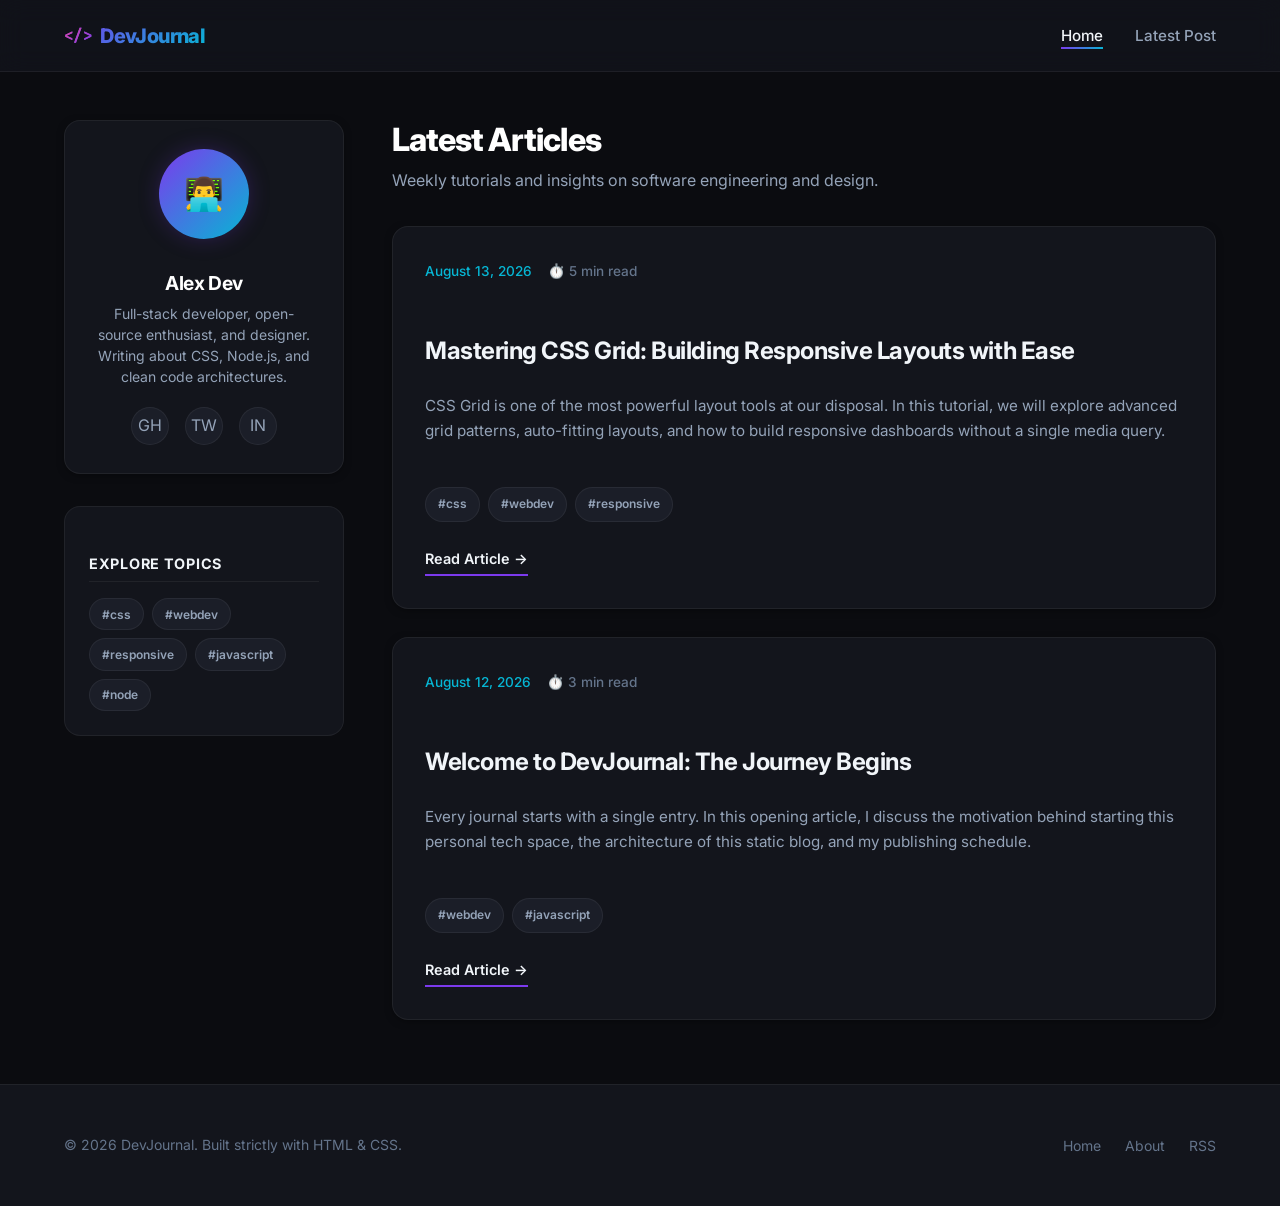
==== index.html @ 2eeadaad "first commit" ====
<!DOCTYPE html>
<html lang="en">
<head>
  <meta charset="UTF-8">
  <meta name="viewport" content="width=device-width, initial-scale=1.0">
  
  <!-- SEO Meta Tags -->
  <title>DevJournal - A Personal Tech Blog</title>
  <meta name="description" content="A personal tech blog sharing tutorials, insights, and experiences about modern web development, CSS layouts, and software engineering.">
  <link rel="canonical" href="index.html">
  
  <!-- Stylesheets -->
  <link rel="stylesheet" href="css/style.css">
</head>
<body>

  <!-- Sticky Site Header -->
  <header class="site-header" id="site-header">
    <div class="container">
      <a href="index.html" class="logo" id="logo-link">DevJournal</a>
      <nav aria-label="Main Navigation">
        <ul class="nav-links">
          <li><a href="index.html" class="active" id="nav-home">Home</a></li>
          <li><a href="posts/mastering-css-grids.html" id="nav-latest">Latest Post</a></li>
        </ul>
      </nav>
    </div>
  </header>

  <div class="container">
    <!-- Two Column Layout: Sidebar + Article Feed -->
    <main class="main-layout">
      
      <!-- Sidebar Column -->
      <aside class="sidebar">
        
        <!-- Profile Card -->
        <section class="profile-card" aria-label="About the Author">
          <div class="profile-avatar" aria-hidden="true">👨‍💻</div>
          <div class="profile-details">
            <h2 class="profile-name">Alex Dev</h2>
            <p class="profile-bio">Full-stack developer, open-source enthusiast, and designer. Writing about CSS, Node.js, and clean code architectures.</p>
            <div class="social-links">
              <a href="#" class="social-btn" aria-label="GitHub" id="social-github">GH</a>
              <a href="#" class="social-btn" aria-label="Twitter" id="social-twitter">TW</a>
              <a href="#" class="social-btn" aria-label="LinkedIn" id="social-linkedin">IN</a>
            </div>
          </div>
        </section>

        <!-- Popular Tags Widget -->
        <section class="sidebar-widget" aria-labelledby="widget-tags-title">
          <h3 class="widget-title" id="widget-tags-title">Explore Topics</h3>
          <div class="tag-cloud">
            <span class="tag">#css</span>
            <span class="tag">#webdev</span>
            <span class="tag">#responsive</span>
            <span class="tag">#javascript</span>
            <span class="tag">#node</span>
          </div>
        </section>

      </aside>

      <!-- Main Blog Feed Column (Ordered Descending by Published Date) -->
      <section class="feed-section" aria-labelledby="feed-title">
        
        <header class="feed-header">
          <h1 class="feed-title" id="feed-title">Latest Articles</h1>
          <p class="feed-subtitle">Weekly tutorials and insights on software engineering and design.</p>
        </header>

        <div class="post-list">
          
          <!-- Post 2: CSS Grids (Newest - Published Aug 13, 2026) -->
          <article class="post-card" id="post-card-css-grids">
            <header class="post-meta">
              <time datetime="2026-08-13" class="post-date">August 13, 2026</time>
              <span class="post-read-time" aria-label="5 minutes read">⏱️ 5 min read</span>
            </header>
            <h2 class="post-card-title">
              <a href="posts/mastering-css-grids.html" id="link-css-grids">Mastering CSS Grid: Building Responsive Layouts with Ease</a>
            </h2>
            <p class="post-excerpt">
              CSS Grid is one of the most powerful layout tools at our disposal. In this tutorial, we will explore advanced grid patterns, auto-fitting layouts, and how to build responsive dashboards without a single media query.
            </p>
            <div class="post-tags" aria-label="Article tags">
              <span class="tag">#css</span>
              <span class="tag">#webdev</span>
              <span class="tag">#responsive</span>
            </div>
            <a href="posts/mastering-css-grids.html" class="post-card-link" aria-label="Read full article on Mastering CSS Grid" id="read-css-grids">Read Article →</a>
          </article>

          <!-- Post 1: Welcome (Older - Published Aug 12, 2026) -->
          <article class="post-card" id="post-card-welcome">
            <header class="post-meta">
              <time datetime="2026-08-12" class="post-date">August 12, 2026</time>
              <span class="post-read-time" aria-label="3 minutes read">⏱️ 3 min read</span>
            </header>
            <h2 class="post-card-title">
              <a href="posts/welcome-to-my-blog.html" id="link-welcome">Welcome to DevJournal: The Journey Begins</a>
            </h2>
            <p class="post-excerpt">
              Every journal starts with a single entry. In this opening article, I discuss the motivation behind starting this personal tech space, the architecture of this static blog, and my publishing schedule.
            </p>
            <div class="post-tags" aria-label="Article tags">
              <span class="tag">#webdev</span>
              <span class="tag">#javascript</span>
            </div>
            <a href="posts/welcome-to-my-blog.html" class="post-card-link" aria-label="Read full article on Welcome to DevJournal" id="read-welcome">Read Article →</a>
          </article>

        </div>
      </section>

    </main>
  </div>

  <!-- Site Footer -->
  <footer class="site-footer" id="site-footer">
    <div class="container">
      <div class="footer-copy" id="footer-copy-text">&copy; 2026 DevJournal. Built strictly with HTML &amp; CSS.</div>
      <ul class="footer-links">
        <li><a href="index.html" id="footer-link-home">Home</a></li>
        <li><a href="#" id="footer-link-about">About</a></li>
        <li><a href="#" id="footer-link-rss">RSS</a></li>
      </ul>
    </div>
  </footer>

</body>
</html>
---- css/style.css ----
/* Modern Web Responsive Blog Stylesheet */
@import url('https://fonts.googleapis.com/css2?family=Inter:wght@300;400;500;600;700;800&family=JetBrains+Mono:wght@400;500;600&display=swap');

:root {
  /* Colors */
  --bg-primary: #0b0c10;
  --bg-secondary: #13151c;
  --bg-tertiary: #1b1e28;
  --bg-glass: rgba(19, 21, 28, 0.75);
  
  --text-primary: #f1f5f9;
  --text-secondary: #94a3b8;
  --text-muted: #64748b;
  
  --accent-primary: #7c3aed; /* violet-600 */
  --accent-secondary: #06b6d4; /* cyan-500 */
  --accent-magenta: #ec4899; /* pink-500 */
  
  --border-subtle: rgba(255, 255, 255, 0.06);
  --border-focus: rgba(124, 58, 237, 0.5);
  
  --gradient-accent: linear-gradient(135deg, var(--accent-primary) 0%, var(--accent-secondary) 100%);
  --gradient-magenta: linear-gradient(135deg, var(--accent-magenta) 0%, var(--accent-primary) 100%);
  --gradient-card-hover: linear-gradient(135deg, rgba(124, 58, 237, 0.1) 0%, rgba(6, 118, 212, 0.05) 100%);

  /* Layout and Spacing */
  --max-width-content: 1200px;
  --max-width-reading: 72ch;
  --header-height: 72px;
  --radius-sm: 8px;
  --radius-md: 16px;
  --radius-lg: 24px;
  
  /* Font Stacks */
  --font-sans: 'Inter', system-ui, -apple-system, sans-serif;
  --font-mono: 'JetBrains Mono', 'Fira Code', monospace;
  
  /* Transitions */
  --transition-fast: 0.2s cubic-bezier(0.4, 0, 0.2, 1);
  --transition-normal: 0.3s cubic-bezier(0.4, 0, 0.2, 1);
  --transition-slow: 0.5s cubic-bezier(0.4, 0, 0.2, 1);
  
  /* Shadow */
  --shadow-sm: 0 2px 8px -2px rgba(0, 0, 0, 0.5);
  --shadow-md: 0 8px 30px -10px rgba(0, 0, 0, 0.6);
  --shadow-lg: 0 20px 40px -15px rgba(0, 0, 0, 0.8);
  --shadow-glow: 0 0 24px -4px rgba(124, 58, 237, 0.35);
}

/* CSS Resets & Base Styles */
*, *::before, *::after {
  box-sizing: border-box;
  margin: 0;
  padding: 0;
}

html {
  scroll-behavior: smooth;
  -webkit-text-size-adjust: 100%;
}

body {
  background-color: var(--bg-primary);
  color: var(--text-primary);
  font-family: var(--font-sans);
  line-height: 1.6;
  -webkit-font-smoothing: antialiased;
  -moz-osx-font-smoothing: grayscale;
  overflow-x: hidden;
}

/* Typography elements */
h1, h2, h3, h4, h5, h6 {
  color: #ffffff;
  font-weight: 700;
  line-height: 1.25;
  letter-spacing: -0.02em;
}

h1 { font-size: 2.5rem; margin-bottom: 1.5rem; }
h2 { font-size: 1.85rem; margin-bottom: 1.25rem; margin-top: 2rem; }
h3 { font-size: 1.4rem; margin-bottom: 1rem; margin-top: 1.5rem; }

p {
  margin-bottom: 1.25rem;
  color: var(--text-secondary);
  font-weight: 400;
}

a {
  color: var(--text-primary);
  text-decoration: none;
  transition: var(--transition-fast);
}

/* Layout Containers */
.container {
  max-width: var(--max-width-content);
  margin: 0 auto;
  padding: 0 1.5rem;
  width: 100%;
}

/* Sticky Header with Backdrop Blur */
.site-header {
  position: sticky;
  top: 0;
  z-index: 100;
  background-color: var(--bg-glass);
  backdrop-filter: blur(12px);
  -webkit-backdrop-filter: blur(12px);
  border-bottom: 1px solid var(--border-subtle);
  height: var(--header-height);
  display: flex;
  align-items: center;
}

.site-header .container {
  display: flex;
  justify-content: space-between;
  align-items: center;
}

.logo {
  font-size: 1.25rem;
  font-weight: 800;
  letter-spacing: -0.03em;
  background: var(--gradient-accent);
  -webkit-background-clip: text;
  -webkit-text-fill-color: transparent;
  display: flex;
  align-items: center;
  gap: 0.5rem;
}

.logo::before {
  content: "</>";
  font-family: var(--font-mono);
  font-weight: 600;
  font-size: 1rem;
  background: var(--gradient-magenta);
  -webkit-background-clip: text;
  -webkit-text-fill-color: transparent;
}

.nav-links {
  display: flex;
  gap: 2rem;
  list-style: none;
}

.nav-links a {
  font-weight: 500;
  font-size: 0.95rem;
  color: var(--text-secondary);
  position: relative;
  padding: 0.25rem 0;
}

.nav-links a:hover,
.nav-links a.active {
  color: var(--text-primary);
}

.nav-links a::after {
  content: '';
  position: absolute;
  bottom: 0;
  left: 0;
  width: 0;
  height: 2px;
  background: var(--gradient-accent);
  transition: var(--transition-fast);
}

.nav-links a:hover::after,
.nav-links a.active::after {
  width: 100%;
}

/* Layout: Two Column Main Grid for Homepage */
.main-layout {
  display: grid;
  grid-template-columns: 280px 1fr;
  gap: 3rem;
  padding-top: 3rem;
  padding-bottom: 4rem;
}

/* Sidebar Styling */
.sidebar {
  position: sticky;
  top: calc(var(--header-height) + 2rem);
  height: fit-content;
  display: flex;
  flex-direction: column;
  gap: 2rem;
}

.profile-card {
  background-color: var(--bg-secondary);
  border: 1px solid var(--border-subtle);
  border-radius: var(--radius-md);
  padding: 1.75rem;
  box-shadow: var(--shadow-sm);
  text-align: center;
}

.profile-avatar {
  width: 90px;
  height: 90px;
  border-radius: 50%;
  margin: 0 auto 1.25rem;
  background: var(--gradient-accent);
  padding: 3px;
  box-shadow: var(--shadow-glow);
  display: flex;
  align-items: center;
  justify-content: center;
  font-size: 2rem;
}

.profile-name {
  font-size: 1.2rem;
  font-weight: 700;
  margin-bottom: 0.5rem;
}

.profile-bio {
  font-size: 0.875rem;
  color: var(--text-secondary);
  margin-bottom: 1.25rem;
  line-height: 1.5;
}

.social-links {
  display: flex;
  justify-content: center;
  gap: 1rem;
}

.social-btn {
  width: 38px;
  height: 38px;
  border-radius: 50%;
  background-color: var(--bg-tertiary);
  border: 1px solid var(--border-subtle);
  display: flex;
  align-items: center;
  justify-content: center;
  color: var(--text-secondary);
  transition: var(--transition-fast);
}

.social-btn:hover {
  color: var(--text-primary);
  border-color: var(--accent-primary);
  transform: translateY(-2px);
  box-shadow: 0 4px 12px rgba(124, 58, 237, 0.2);
}

.sidebar-widget {
  background-color: var(--bg-secondary);
  border: 1px solid var(--border-subtle);
  border-radius: var(--radius-md);
  padding: 1.5rem;
}

.widget-title {
  font-size: 0.9rem;
  font-weight: 700;
  text-transform: uppercase;
  letter-spacing: 0.05em;
  color: var(--text-primary);
  margin-bottom: 1rem;
  border-bottom: 1px solid var(--border-subtle);
  padding-bottom: 0.5rem;
}

.tag-cloud {
  display: flex;
  flex-wrap: wrap;
  gap: 0.5rem;
}

.tag {
  font-size: 0.75rem;
  font-weight: 600;
  padding: 0.35rem 0.75rem;
  border-radius: 9999px;
  background-color: var(--bg-tertiary);
  border: 1px solid var(--border-subtle);
  color: var(--text-secondary);
  transition: var(--transition-fast);
}

.tag:hover {
  background-color: var(--accent-primary);
  border-color: var(--accent-primary);
  color: #ffffff;
  transform: translateY(-1px);
}

/* Tech Blog list homepage */
.feed-header {
  margin-bottom: 2rem;
}

.feed-title {
  font-size: 2rem;
  font-weight: 800;
  letter-spacing: -0.03em;
  margin-bottom: 0.5rem;
}

.feed-subtitle {
  color: var(--text-secondary);
  font-size: 1rem;
}

.post-list {
  display: flex;
  flex-direction: column;
  gap: 1.75rem;
}

/* Post card layouts */
.post-card {
  background-color: var(--bg-secondary);
  border: 1px solid var(--border-subtle);
  border-radius: var(--radius-md);
  padding: 2rem;
  position: relative;
  transition: var(--transition-normal);
  display: flex;
  flex-direction: column;
  gap: 0.75rem;
  overflow: hidden;
  box-shadow: var(--shadow-sm);
}

.post-card::before {
  content: '';
  position: absolute;
  top: 0;
  left: 0;
  width: 4px;
  height: 100%;
  background: var(--gradient-accent);
  opacity: 0;
  transition: var(--transition-normal);
}

.post-card:hover {
  transform: translateY(-4px);
  border-color: rgba(124, 58, 237, 0.2);
  background: var(--gradient-card-hover);
  box-shadow: var(--shadow-md);
}

.post-card:hover::before {
  opacity: 1;
}

.post-meta {
  display: flex;
  align-items: center;
  gap: 1rem;
  font-size: 0.85rem;
  color: var(--text-muted);
  font-weight: 500;
}

.post-date {
  color: var(--accent-secondary);
}

.post-read-time {
  display: flex;
  align-items: center;
  gap: 0.25rem;
}

.post-card-title {
  font-size: 1.5rem;
  font-weight: 700;
  line-height: 1.3;
}

.post-card-title a:hover {
  background: var(--gradient-accent);
  -webkit-background-clip: text;
  -webkit-text-fill-color: transparent;
}

.post-excerpt {
  color: var(--text-secondary);
  font-size: 0.95rem;
  line-height: 1.6;
}

.post-tags {
  display: flex;
  gap: 0.5rem;
  margin-top: 0.5rem;
}

.post-card-link {
  align-self: flex-start;
  font-size: 0.9rem;
  font-weight: 600;
  color: var(--text-primary);
  display: inline-flex;
  align-items: center;
  gap: 0.25rem;
  margin-top: 0.75rem;
  border-bottom: 2px solid var(--accent-primary);
  padding-bottom: 2px;
}

.post-card-link:hover {
  color: var(--accent-secondary);
  border-color: var(--accent-secondary);
  gap: 0.5rem;
}

/* Single Post layout page */
.post-layout {
  max-width: var(--max-width-reading);
  margin: 0 auto;
  padding: 3rem 1.5rem 6rem;
}

.post-back-btn {
  display: inline-flex;
  align-items: center;
  gap: 0.5rem;
  color: var(--text-secondary);
  font-weight: 500;
  font-size: 0.9rem;
  margin-bottom: 2.5rem;
  transition: var(--transition-fast);
}

.post-back-btn:hover {
  color: var(--text-primary);
  transform: translateX(-4px);
}

.post-header {
  margin-bottom: 3rem;
  border-bottom: 1px solid var(--border-subtle);
  padding-bottom: 2rem;
}

.post-header-meta {
  display: flex;
  align-items: center;
  gap: 1.5rem;
  font-size: 0.9rem;
  color: var(--text-secondary);
  margin-bottom: 1rem;
}

.post-header-date {
  color: var(--accent-secondary);
  font-weight: 600;
}

.post-title {
  font-size: 2.75rem;
  font-weight: 800;
  line-height: 1.2;
  letter-spacing: -0.03em;
  margin-bottom: 1.5rem;
}

.post-author {
  display: flex;
  align-items: center;
  gap: 0.75rem;
}

.post-author-img {
  width: 36px;
  height: 36px;
  border-radius: 50%;
  background: var(--gradient-accent);
  padding: 2px;
  display: flex;
  align-items: center;
  justify-content: center;
  font-size: 0.9rem;
  font-weight: 700;
}

.post-author-name {
  font-weight: 600;
  font-size: 0.95rem;
}

/* Article content styling */
article {
  font-size: 1.1rem;
  line-height: 1.8;
  color: #cbd5e1; /* slate-300 */
}

article p {
  color: #cbd5e1;
  margin-bottom: 1.5rem;
}

article strong {
  color: #ffffff;
  font-weight: 600;
}

article em {
  font-style: italic;
}

article h2 {
  font-size: 1.75rem;
  margin-top: 2.5rem;
  margin-bottom: 1rem;
}

article h3 {
  font-size: 1.35rem;
  margin-top: 2rem;
  margin-bottom: 0.75rem;
}

article ul, article ol {
  margin-bottom: 1.5rem;
  padding-left: 1.5rem;
}

article li {
  margin-bottom: 0.5rem;
  color: #cbd5e1;
}

article blockquote {
  border-left: 4px solid var(--accent-primary);
  background-color: var(--bg-secondary);
  padding: 1.25rem 1.75rem;
  margin: 2rem 0;
  border-radius: 0 var(--radius-md) var(--radius-md) 0;
  font-style: italic;
}

article blockquote p {
  color: var(--text-primary);
  margin-bottom: 0;
}

/* Code Syntax Highlighting */
article pre {
  background-color: var(--bg-secondary);
  border: 1px solid var(--border-subtle);
  border-radius: var(--radius-md);
  padding: 1.5rem;
  overflow-x: auto;
  margin: 2rem 0;
  font-family: var(--font-mono);
  font-size: 0.9rem;
  line-height: 1.5;
  color: #e2e8f0;
}

article code {
  font-family: var(--font-mono);
  font-size: 0.9em;
  background-color: rgba(255, 255, 255, 0.05);
  padding: 0.2rem 0.4rem;
  border-radius: 4px;
  color: var(--accent-magenta);
}

article pre code {
  background-color: transparent;
  padding: 0;
  border-radius: 0;
  color: inherit;
}

/* Image formatting */
article img {
  max-width: 100%;
  height: auto;
  border-radius: var(--radius-md);
  margin: 2rem 0;
  border: 1px solid var(--border-subtle);
  box-shadow: var(--shadow-md);
}

/* Post navigation page footer */
.post-navigation {
  display: flex;
  justify-content: space-between;
  gap: 2rem;
  margin-top: 4rem;
  padding-top: 2rem;
  border-top: 1px solid var(--border-subtle);
}

.post-nav-card {
  flex: 1;
  background-color: var(--bg-secondary);
  border: 1px solid var(--border-subtle);
  border-radius: var(--radius-md);
  padding: 1.25rem;
  display: flex;
  flex-direction: column;
  gap: 0.5rem;
  transition: var(--transition-fast);
}

.post-nav-card:hover {
  border-color: var(--accent-secondary);
  background-color: var(--bg-tertiary);
  transform: translateY(-2px);
}

.post-nav-card.next {
  text-align: right;
}

.post-nav-label {
  font-size: 0.75rem;
  font-weight: 700;
  text-transform: uppercase;
  color: var(--text-muted);
  letter-spacing: 0.05em;
}

.post-nav-title {
  font-size: 0.95rem;
  font-weight: 600;
  color: var(--text-primary);
}

/* Footer Section */
.site-footer {
  border-top: 1px solid var(--border-subtle);
  background-color: var(--bg-secondary);
  padding: 3rem 0;
  margin-top: auto;
}

.site-footer .container {
  display: flex;
  justify-content: space-between;
  align-items: center;
}

.footer-copy {
  font-size: 0.875rem;
  color: var(--text-muted);
}

.footer-links {
  display: flex;
  gap: 1.5rem;
  list-style: none;
}

.footer-links a {
  font-size: 0.875rem;
  color: var(--text-muted);
}

.footer-links a:hover {
  color: var(--text-primary);
}

/* Code styling token colors */
.token.comment { color: var(--text-muted); font-style: italic; }
.token.keyword { color: var(--accent-magenta); font-weight: 600; }
.token.string { color: var(--accent-secondary); }
.token.function { color: #60a5fa; }
.token.number { color: #f59e0b; }

/* Responsive adjustments */
@media (max-width: 968px) {
  .main-layout {
    grid-template-columns: 1fr;
    gap: 2.5rem;
    padding-top: 2rem;
  }
  
  .sidebar {
    position: static;
    display: grid;
    grid-template-columns: 1fr 1fr;
    gap: 1.5rem;
  }
  
  .profile-card {
    text-align: left;
    display: flex;
    align-items: center;
    gap: 1.5rem;
    padding: 1.5rem;
  }
  
  .profile-avatar {
    margin: 0;
    flex-shrink: 0;
  }
  
  .profile-details {
    display: flex;
    flex-direction: column;
  }
  
  .profile-bio {
    margin-bottom: 0.75rem;
  }
  
  .social-links {
    justify-content: flex-start;
  }
}

@media (max-width: 640px) {
  :root {
    --header-height: 60px;
  }
  
  h1 { font-size: 2rem; }
  h2 { font-size: 1.5rem; }
  
  .site-header {
    height: var(--header-height);
  }
  
  .nav-links {
    gap: 1.25rem;
  }
  
  .sidebar {
    grid-template-columns: 1fr;
    gap: 1.25rem;
  }
  
  .profile-card {
    flex-direction: column;
    text-align: center;
  }
  
  .profile-avatar {
    margin: 0 auto 1rem;
  }
  
  .profile-details {
    align-items: center;
  }
  
  .social-links {
    justify-content: center;
  }
  
  .post-card {
    padding: 1.5rem;
  }
  
  .post-card-title {
    font-size: 1.25rem;
  }
  
  .post-layout {
    padding-top: 1.5rem;
  }
  
  .post-title {
    font-size: 2rem;
  }
  
  .post-navigation {
    flex-direction: column;
    gap: 1rem;
  }
  
  .site-footer .container {
    flex-direction: column;
    gap: 1rem;
    text-align: center;
  }
}
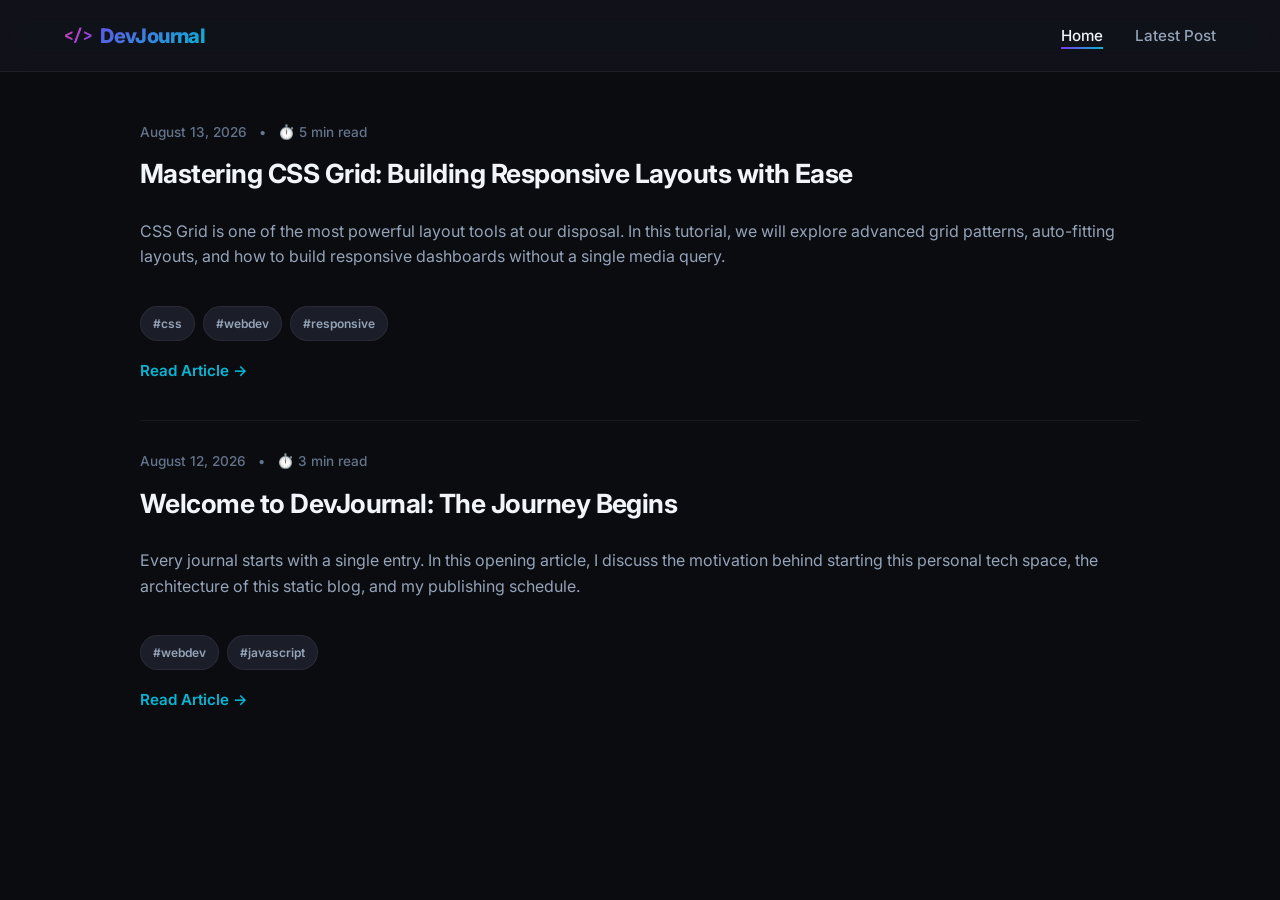
==== commit 3806facf: "updated the layout for the home page and the detailed blog post page view" ====
--- a/index.html
+++ b/index.html
@@ -28,47 +28,11 @@
   </header>
 
   <div class="container">
-    <!-- Two Column Layout: Sidebar + Article Feed -->
+    <!-- Single Column Layout: Article Feed -->
     <main class="main-layout">
       
-      <!-- Sidebar Column -->
-      <aside class="sidebar">
-        
-        <!-- Profile Card -->
-        <section class="profile-card" aria-label="About the Author">
-          <div class="profile-avatar" aria-hidden="true">👨‍💻</div>
-          <div class="profile-details">
-            <h2 class="profile-name">Alex Dev</h2>
-            <p class="profile-bio">Full-stack developer, open-source enthusiast, and designer. Writing about CSS, Node.js, and clean code architectures.</p>
-            <div class="social-links">
-              <a href="#" class="social-btn" aria-label="GitHub" id="social-github">GH</a>
-              <a href="#" class="social-btn" aria-label="Twitter" id="social-twitter">TW</a>
-              <a href="#" class="social-btn" aria-label="LinkedIn" id="social-linkedin">IN</a>
-            </div>
-          </div>
-        </section>
-
-        <!-- Popular Tags Widget -->
-        <section class="sidebar-widget" aria-labelledby="widget-tags-title">
-          <h3 class="widget-title" id="widget-tags-title">Explore Topics</h3>
-          <div class="tag-cloud">
-            <span class="tag">#css</span>
-            <span class="tag">#webdev</span>
-            <span class="tag">#responsive</span>
-            <span class="tag">#javascript</span>
-            <span class="tag">#node</span>
-          </div>
-        </section>
-
-      </aside>
-
       <!-- Main Blog Feed Column (Ordered Descending by Published Date) -->
-      <section class="feed-section" aria-labelledby="feed-title">
-        
-        <header class="feed-header">
-          <h1 class="feed-title" id="feed-title">Latest Articles</h1>
-          <p class="feed-subtitle">Weekly tutorials and insights on software engineering and design.</p>
-        </header>
+      <section class="feed-section" aria-label="Blog posts feed">
 
         <div class="post-list">
           
@@ -117,17 +81,7 @@
     </main>
   </div>
 
-  <!-- Site Footer -->
-  <footer class="site-footer" id="site-footer">
-    <div class="container">
-      <div class="footer-copy" id="footer-copy-text">&copy; 2026 DevJournal. Built strictly with HTML &amp; CSS.</div>
-      <ul class="footer-links">
-        <li><a href="index.html" id="footer-link-home">Home</a></li>
-        <li><a href="#" id="footer-link-about">About</a></li>
-        <li><a href="#" id="footer-link-rss">RSS</a></li>
-      </ul>
-    </div>
-  </footer>
+
 
 </body>
 </html>
--- a/css/style.css
+++ b/css/style.css
@@ -178,109 +178,12 @@
   width: 100%;
 }
 
-/* Layout: Two Column Main Grid for Homepage */
+/* Layout: Centered Feed Layout for Homepage */
 .main-layout {
-  display: grid;
-  grid-template-columns: 280px 1fr;
-  gap: 3rem;
+  max-width: 1000px;
+  margin: 0 auto;
   padding-top: 3rem;
   padding-bottom: 4rem;
-}
-
-/* Sidebar Styling */
-.sidebar {
-  position: sticky;
-  top: calc(var(--header-height) + 2rem);
-  height: fit-content;
-  display: flex;
-  flex-direction: column;
-  gap: 2rem;
-}
-
-.profile-card {
-  background-color: var(--bg-secondary);
-  border: 1px solid var(--border-subtle);
-  border-radius: var(--radius-md);
-  padding: 1.75rem;
-  box-shadow: var(--shadow-sm);
-  text-align: center;
-}
-
-.profile-avatar {
-  width: 90px;
-  height: 90px;
-  border-radius: 50%;
-  margin: 0 auto 1.25rem;
-  background: var(--gradient-accent);
-  padding: 3px;
-  box-shadow: var(--shadow-glow);
-  display: flex;
-  align-items: center;
-  justify-content: center;
-  font-size: 2rem;
-}
-
-.profile-name {
-  font-size: 1.2rem;
-  font-weight: 700;
-  margin-bottom: 0.5rem;
-}
-
-.profile-bio {
-  font-size: 0.875rem;
-  color: var(--text-secondary);
-  margin-bottom: 1.25rem;
-  line-height: 1.5;
-}
-
-.social-links {
-  display: flex;
-  justify-content: center;
-  gap: 1rem;
-}
-
-.social-btn {
-  width: 38px;
-  height: 38px;
-  border-radius: 50%;
-  background-color: var(--bg-tertiary);
-  border: 1px solid var(--border-subtle);
-  display: flex;
-  align-items: center;
-  justify-content: center;
-  color: var(--text-secondary);
-  transition: var(--transition-fast);
-}
-
-.social-btn:hover {
-  color: var(--text-primary);
-  border-color: var(--accent-primary);
-  transform: translateY(-2px);
-  box-shadow: 0 4px 12px rgba(124, 58, 237, 0.2);
-}
-
-.sidebar-widget {
-  background-color: var(--bg-secondary);
-  border: 1px solid var(--border-subtle);
-  border-radius: var(--radius-md);
-  padding: 1.5rem;
-}
-
-.widget-title {
-  font-size: 0.9rem;
-  font-weight: 700;
-  text-transform: uppercase;
-  letter-spacing: 0.05em;
-  color: var(--text-primary);
-  margin-bottom: 1rem;
-  border-bottom: 1px solid var(--border-subtle);
-  padding-bottom: 0.5rem;
-}
-
-.tag-cloud {
-  display: flex;
-  flex-wrap: wrap;
-  gap: 0.5rem;
 }
 
 .tag {
@@ -301,22 +204,7 @@
   transform: translateY(-1px);
 }
 
-/* Tech Blog list homepage */
-.feed-header {
-  margin-bottom: 2rem;
-}
-
-.feed-title {
-  font-size: 2rem;
-  font-weight: 800;
-  letter-spacing: -0.03em;
-  margin-bottom: 0.5rem;
-}
-
-.feed-subtitle {
-  color: var(--text-secondary);
-  font-size: 1rem;
-}
+
 
 .post-list {
   display: flex;
@@ -324,55 +212,52 @@
   gap: 1.75rem;
 }
 
-/* Post card layouts */
+/* Simple, Minimalist Tech Blog List Item Styling */
 .post-card {
-  background-color: var(--bg-secondary);
-  border: 1px solid var(--border-subtle);
-  border-radius: var(--radius-md);
-  padding: 2rem;
+  background-color: transparent;
+  border: none;
+  border-bottom: 1px solid var(--border-subtle);
+  border-radius: 0;
+  padding: 0 0 2.25rem 0;
   position: relative;
-  transition: var(--transition-normal);
+  transition: none;
   display: flex;
   flex-direction: column;
+  gap: 0.5rem;
+  overflow: visible;
+  box-shadow: none;
+}
+
+.post-card::before {
+  display: none;
+}
+
+.post-card:last-child {
+  border-bottom: none;
+}
+
+.post-card:hover {
+  transform: none;
+  border-color: var(--border-subtle);
+  background: transparent;
+  box-shadow: none;
+}
+
+.post-card:hover::before {
+  display: none;
+}
+
+.post-meta {
+  display: flex;
+  align-items: center;
   gap: 0.75rem;
-  overflow: hidden;
-  box-shadow: var(--shadow-sm);
-}
-
-.post-card::before {
-  content: '';
-  position: absolute;
-  top: 0;
-  left: 0;
-  width: 4px;
-  height: 100%;
-  background: var(--gradient-accent);
-  opacity: 0;
-  transition: var(--transition-normal);
-}
-
-.post-card:hover {
-  transform: translateY(-4px);
-  border-color: rgba(124, 58, 237, 0.2);
-  background: var(--gradient-card-hover);
-  box-shadow: var(--shadow-md);
-}
-
-.post-card:hover::before {
-  opacity: 1;
-}
-
-.post-meta {
-  display: flex;
-  align-items: center;
-  gap: 1rem;
   font-size: 0.85rem;
   color: var(--text-muted);
   font-weight: 500;
 }
 
 .post-date {
-  color: var(--accent-secondary);
+  color: var(--text-muted);
 }
 
 .post-read-time {
@@ -381,52 +266,64 @@
   gap: 0.25rem;
 }
 
+.post-read-time::before {
+  content: "•";
+  margin-right: 0.5rem;
+  color: var(--text-muted);
+}
+
 .post-card-title {
-  font-size: 1.5rem;
+  font-size: 1.65rem;
   font-weight: 700;
   line-height: 1.3;
+  margin-top: 0.25rem;
+}
+
+.post-card-title a {
+  color: var(--text-primary);
+  transition: color var(--transition-fast);
 }
 
 .post-card-title a:hover {
-  background: var(--gradient-accent);
-  -webkit-background-clip: text;
-  -webkit-text-fill-color: transparent;
+  color: var(--accent-secondary);
+  background: none;
+  -webkit-background-clip: initial;
+  -webkit-text-fill-color: initial;
 }
 
 .post-excerpt {
   color: var(--text-secondary);
-  font-size: 0.95rem;
+  font-size: 1rem;
   line-height: 1.6;
+  margin-top: 0.25rem;
 }
 
 .post-tags {
   display: flex;
   gap: 0.5rem;
-  margin-top: 0.5rem;
+  margin-top: 0.25rem;
 }
 
 .post-card-link {
   align-self: flex-start;
-  font-size: 0.9rem;
+  font-size: 0.95rem;
   font-weight: 600;
-  color: var(--text-primary);
+  color: var(--accent-secondary);
   display: inline-flex;
   align-items: center;
   gap: 0.25rem;
-  margin-top: 0.75rem;
-  border-bottom: 2px solid var(--accent-primary);
-  padding-bottom: 2px;
+  margin-top: 0.5rem;
+  transition: color var(--transition-fast), transform var(--transition-fast);
 }
 
 .post-card-link:hover {
-  color: var(--accent-secondary);
-  border-color: var(--accent-secondary);
-  gap: 0.5rem;
+  color: var(--text-primary);
+  transform: translateX(4px);
 }
 
 /* Single Post layout page */
 .post-layout {
-  max-width: var(--max-width-reading);
+  max-width: 1000px;
   margin: 0 auto;
   padding: 3rem 1.5rem 6rem;
 }
@@ -475,29 +372,7 @@
   margin-bottom: 1.5rem;
 }
 
-.post-author {
-  display: flex;
-  align-items: center;
-  gap: 0.75rem;
-}
-
-.post-author-img {
-  width: 36px;
-  height: 36px;
-  border-radius: 50%;
-  background: var(--gradient-accent);
-  padding: 2px;
-  display: flex;
-  align-items: center;
-  justify-content: center;
-  font-size: 0.9rem;
-  font-weight: 700;
-}
-
-.post-author-name {
-  font-weight: 600;
-  font-size: 0.95rem;
-}
+
 
 /* Article content styling */
 article {
@@ -686,42 +561,7 @@
 /* Responsive adjustments */
 @media (max-width: 968px) {
   .main-layout {
-    grid-template-columns: 1fr;
-    gap: 2.5rem;
     padding-top: 2rem;
-  }
-  
-  .sidebar {
-    position: static;
-    display: grid;
-    grid-template-columns: 1fr 1fr;
-    gap: 1.5rem;
-  }
-  
-  .profile-card {
-    text-align: left;
-    display: flex;
-    align-items: center;
-    gap: 1.5rem;
-    padding: 1.5rem;
-  }
-  
-  .profile-avatar {
-    margin: 0;
-    flex-shrink: 0;
-  }
-  
-  .profile-details {
-    display: flex;
-    flex-direction: column;
-  }
-  
-  .profile-bio {
-    margin-bottom: 0.75rem;
-  }
-  
-  .social-links {
-    justify-content: flex-start;
   }
 }
 
@@ -739,28 +579,6 @@
   
   .nav-links {
     gap: 1.25rem;
-  }
-  
-  .sidebar {
-    grid-template-columns: 1fr;
-    gap: 1.25rem;
-  }
-  
-  .profile-card {
-    flex-direction: column;
-    text-align: center;
-  }
-  
-  .profile-avatar {
-    margin: 0 auto 1rem;
-  }
-  
-  .profile-details {
-    align-items: center;
-  }
-  
-  .social-links {
-    justify-content: center;
   }
   
   .post-card {
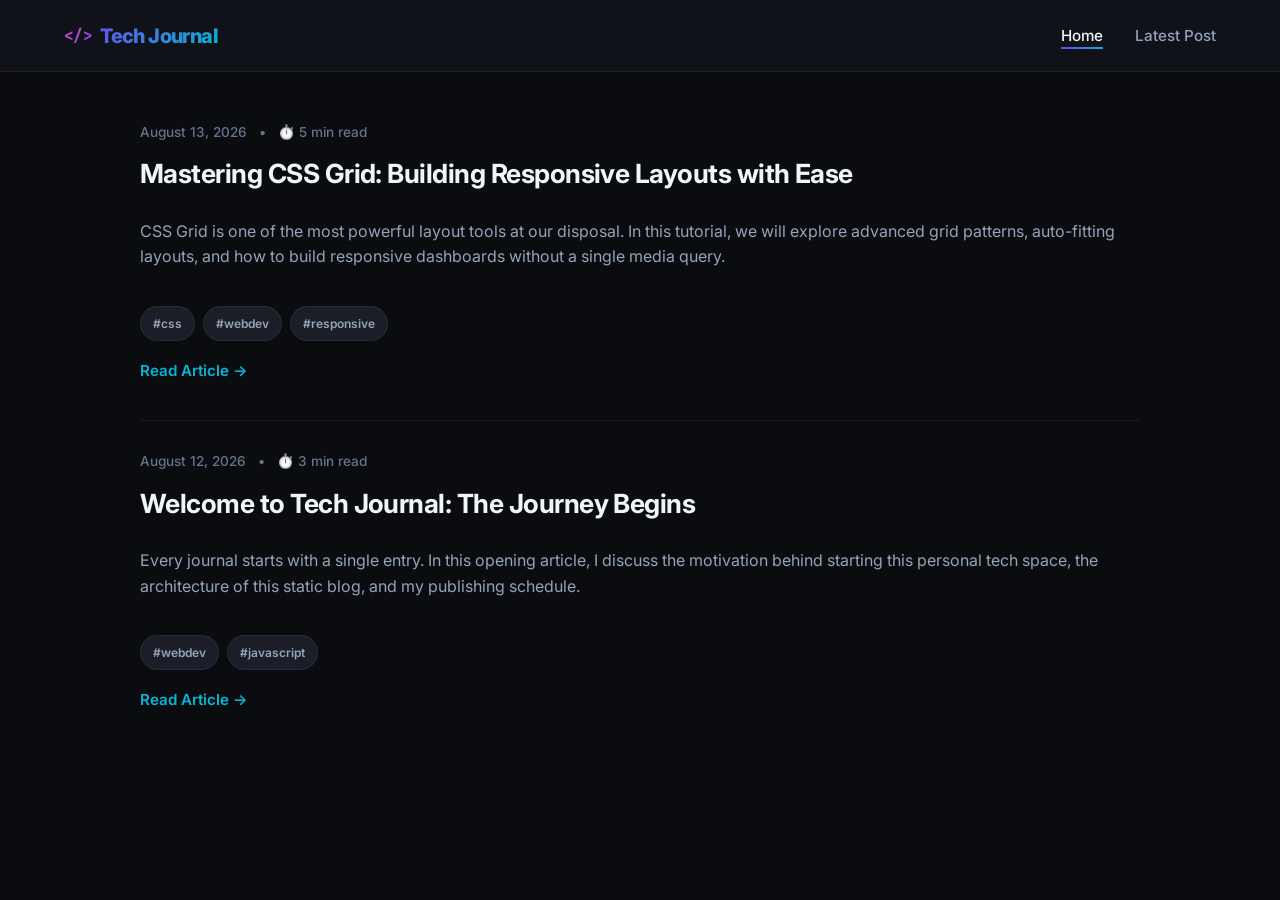
==== commit 0717dab3: "updated the layout for the home page and the detailed blog post page view" ====
--- a/index.html
+++ b/index.html
@@ -5,7 +5,7 @@
   <meta name="viewport" content="width=device-width, initial-scale=1.0">
   
   <!-- SEO Meta Tags -->
-  <title>DevJournal - A Personal Tech Blog</title>
+  <title>Tech Journal - A Personal Tech Blog</title>
   <meta name="description" content="A personal tech blog sharing tutorials, insights, and experiences about modern web development, CSS layouts, and software engineering.">
   <link rel="canonical" href="index.html">
   
@@ -17,7 +17,7 @@
   <!-- Sticky Site Header -->
   <header class="site-header" id="site-header">
     <div class="container">
-      <a href="index.html" class="logo" id="logo-link">DevJournal</a>
+      <a href="index.html" class="logo" id="logo-link">Tech Journal</a>
       <nav aria-label="Main Navigation">
         <ul class="nav-links">
           <li><a href="index.html" class="active" id="nav-home">Home</a></li>
@@ -63,7 +63,7 @@
               <span class="post-read-time" aria-label="3 minutes read">⏱️ 3 min read</span>
             </header>
             <h2 class="post-card-title">
-              <a href="posts/welcome-to-my-blog.html" id="link-welcome">Welcome to DevJournal: The Journey Begins</a>
+              <a href="posts/welcome-to-my-blog.html" id="link-welcome">Welcome to Tech Journal: The Journey Begins</a>
             </h2>
             <p class="post-excerpt">
               Every journal starts with a single entry. In this opening article, I discuss the motivation behind starting this personal tech space, the architecture of this static blog, and my publishing schedule.
@@ -72,7 +72,7 @@
               <span class="tag">#webdev</span>
               <span class="tag">#javascript</span>
             </div>
-            <a href="posts/welcome-to-my-blog.html" class="post-card-link" aria-label="Read full article on Welcome to DevJournal" id="read-welcome">Read Article →</a>
+            <a href="posts/welcome-to-my-blog.html" class="post-card-link" aria-label="Read full article on Welcome to Tech Journal" id="read-welcome">Read Article →</a>
           </article>
 
         </div>
